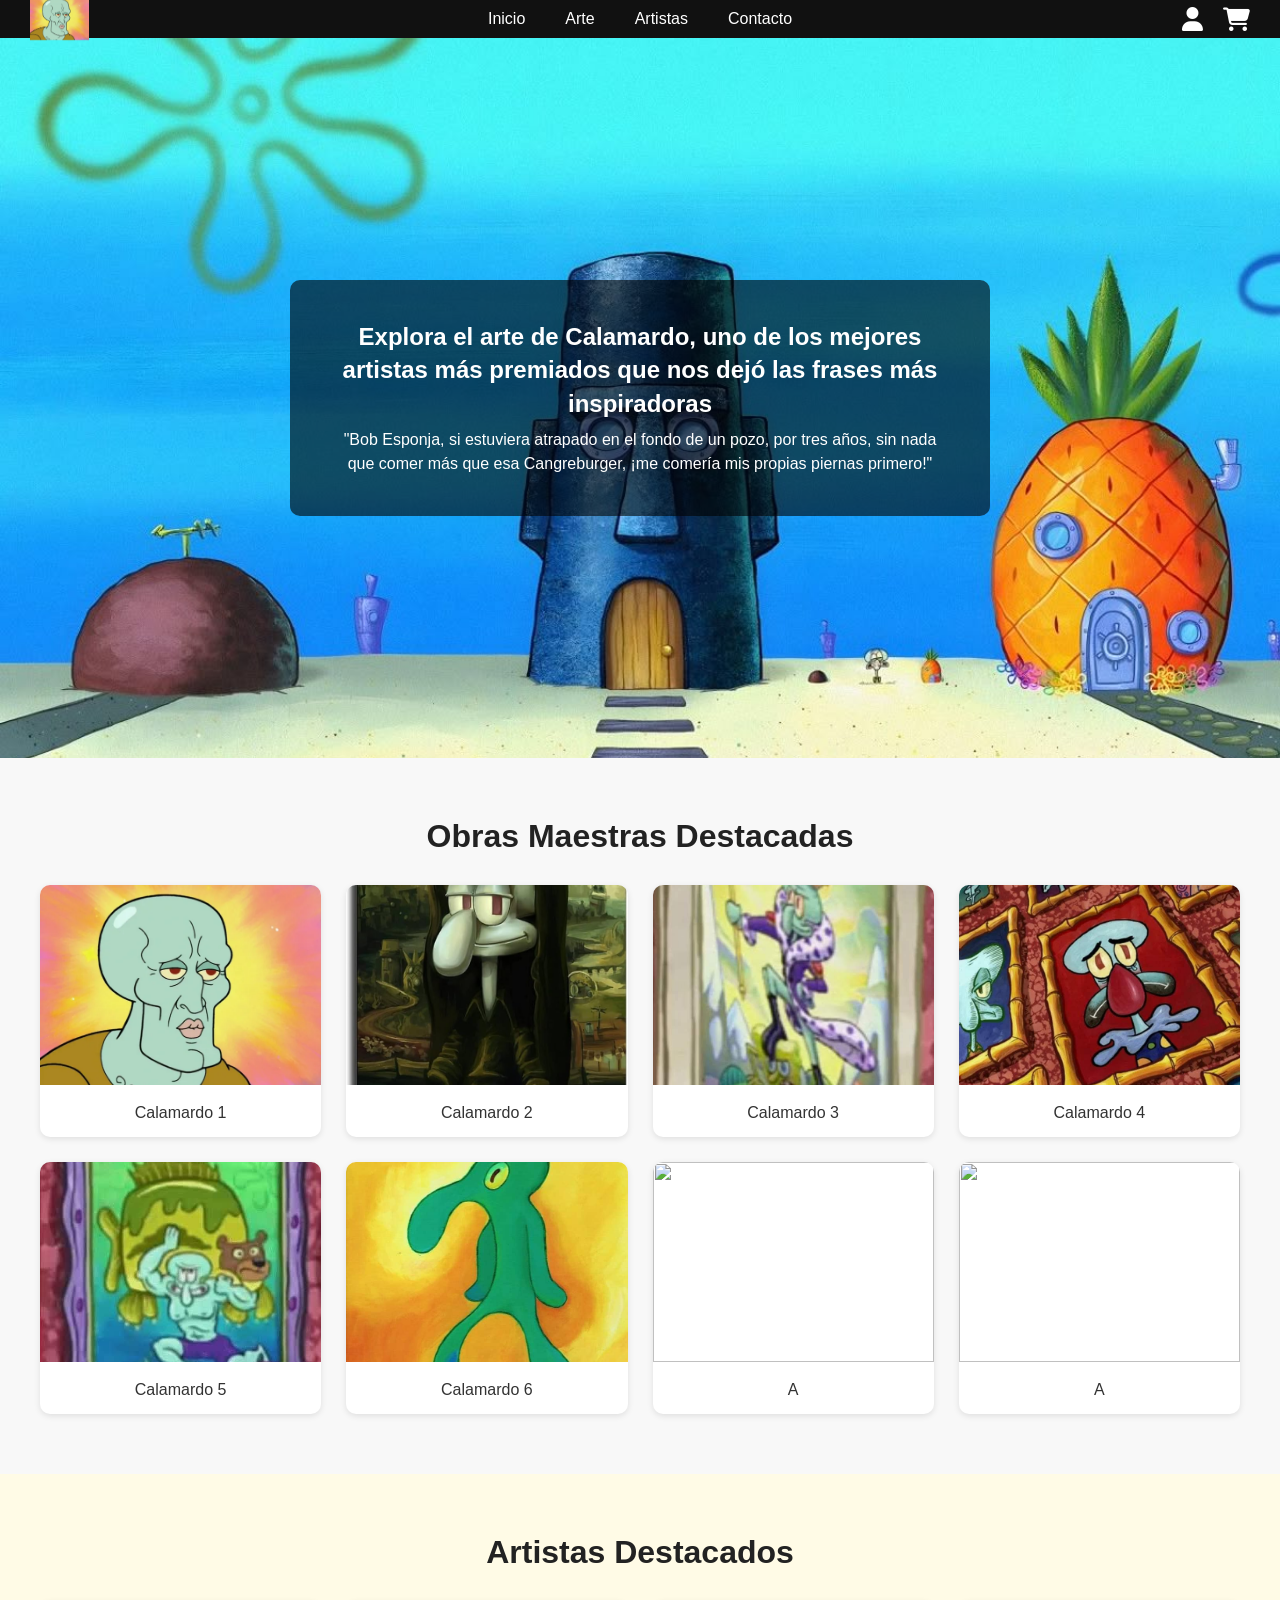
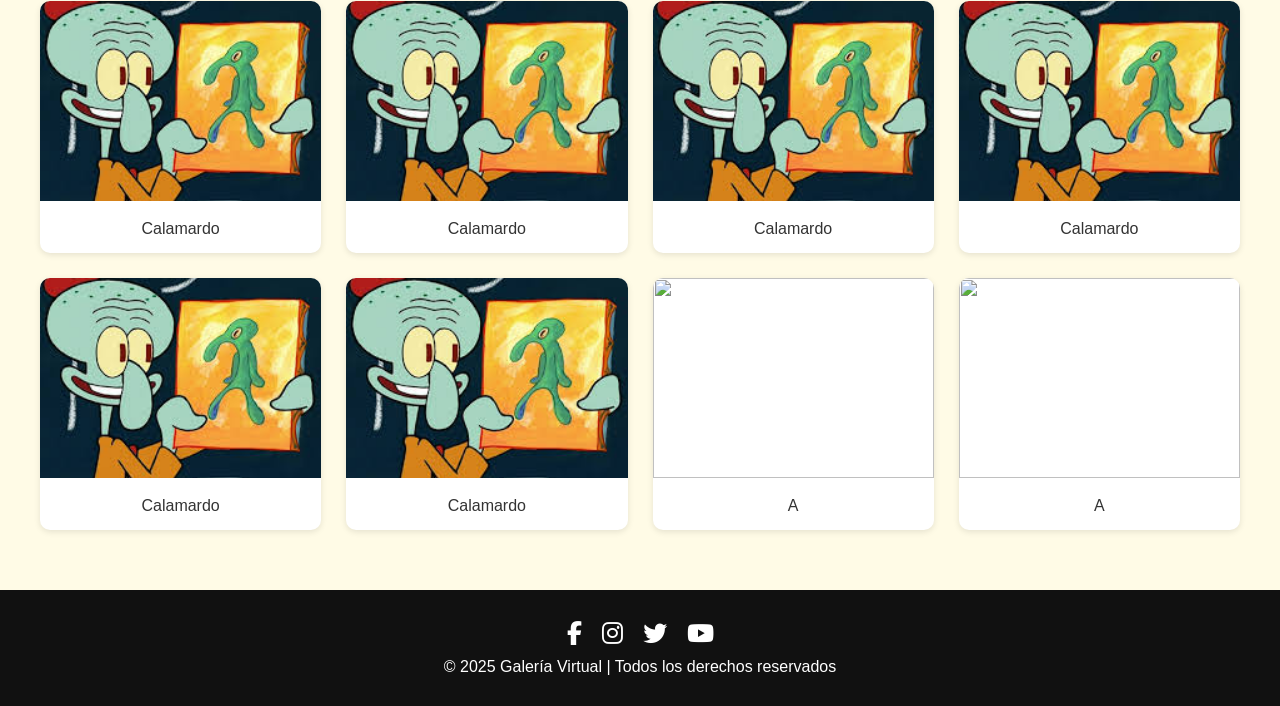
==== index.html @ bcc1ae5f "Add files via upload" ====
<!DOCTYPE html>
<html lang="es">

<head>
    <meta charset="UTF-8">
    <meta name="viewport" content="width=device-width, initial-scale=1.0">
    <title>Galería Virtual</title>
    <link rel="icon" type="image/png" href="arte/calamardo1.jpg" />
    <link rel="stylesheet" href="https://cdnjs.cloudflare.com/ajax/libs/font-awesome/6.5.0/css/all.min.css" />
    <link rel="stylesheet" href="style.css" />
</head>

<body>
    <header>
        <div class="logo">
            <a href="index.html"><img src="arte/calamardo1.jpg" alt="Logo Galería" /></a>
        </div>

        <nav>
            <ul>
                <li><a href="index.html">Inicio</a></li>
                <li><a href="arte.html">Arte</a></li>
                <li><a href="artistas.html">Artistas</a></li>
                <li><a href="contacto.html">Contacto</a></li>
            </ul>
        </nav>

        <div class="nav-right">
            <div class="user-menu">
                <i class="fa-solid fa-user" id="userIcon"></i>
                <div class="login-dropdown" id="loginDropdown">
                    <form id="loginForm">
                        <input type="email" id="loginEmail" placeholder="Correo electrónico" required />
                        <input type="password" id="loginPassword" placeholder="Contraseña" required />
                        <button type="submit">Iniciar sesión</button>
                    </form>

                    <p>O con Google</p>

                    <button id="googleLoginBtn" class="google-btn">
                        <i class="fa-brands fa-google"></i> Iniciar sesión con Google
                    </button>

                    <p>No tienes cuenta? <a href="registro.html">Regístrate</a></p>
                </div>

            </div>

            <div class="cart-icon" id="cartIcon">
                <i class="fa-solid fa-cart-shopping"></i>
                <div class="cart-dropdown" id="cartDropdown">
                    <p>Tu carrito está vacío por ahora.</p>
                </div>
            </div>
        </div>
    </header>

    <section class="hero">
        <div class="hero-content">
            <h1>
                Explora el arte de Calamardo, uno de los mejores artistas más premiados
                que nos dejó las frases más inspiradoras
            </h1>
            <p>
                "Bob Esponja, si estuviera atrapado en el fondo de un pozo, por tres años,
                sin nada que comer más que esa Cangreburger, ¡me comería mis propias
                piernas primero!"
            </p>
        </div>
    </section>

    <section class="section">
        <h2>Obras Maestras Destacadas</h2>
        <div class="grid">
            <div class="card"><img src="arte/calamardo1.jpg" />
                <p>Calamardo 1</p>
            </div>
            <div class="card"><img src="arte/calamardo2.jpg" />
                <p>Calamardo 2</p>
            </div>
            <div class="card"><img src="arte/calamardo3.jpg" />
                <p>Calamardo 3</p>
            </div>
            <div class="card"><img src="arte/calamardo4.jpg" />
                <p>Calamardo 4</p>
            </div>
            <div class="card"><img src="arte/calamardo5.jpg" />
                <p>Calamardo 5</p>
            </div>
            <div class="card"><img src="arte/calamardo6.jpg" />
                <p>Calamardo 6</p>
            </div>
            <div class="card"><img src="" />
                <p>A</p>
            </div>
            <div class="card"><img src="" />
                <p>A</p>
            </div>
        </div>
    </section>

    <section class="section" style="background-color:#fffbe6;">
        <h2>Artistas Destacados</h2>
        <div class="grid">
            <div class="card"><img src="arte/calamardo.jpeg" />
                <p>Calamardo</p>
            </div>
            <div class="card"><img src="arte/calamardo.jpeg" />
                <p>Calamardo</p>
            </div>
            <div class="card"><img src="arte/calamardo.jpeg" />
                <p>Calamardo</p>
            </div>
            <div class="card"><img src="arte/calamardo.jpeg" />
                <p>Calamardo</p>
            </div>
            <div class="card"><img src="arte/calamardo.jpeg" />
                <p>Calamardo</p>
            </div>
            <div class="card"><img src="arte/calamardo.jpeg" />
                <p>Calamardo</p>
            </div>
            <div class="card"><img src="" />
                <p>A</p>
            </div>
            <div class="card"><img src="" />
                <p>A</p>
            </div>
        </div>
    </section>

    <footer>
        <div class="social">
            <a href="#"><i class="fab fa-facebook-f"></i></a>
            <a href="#"><i class="fab fa-instagram"></i></a>
            <a href="#"><i class="fab fa-twitter"></i></a>
            <a href="#"><i class="fab fa-youtube"></i></a>
        </div>
        <p>&copy; 2025 Galería Virtual | Todos los derechos reservados</p>
    </footer>

    <script type="module" src="firebase.js"></script>
    <script type="module" src="mainsesion.js"></script>

</body>

</html>
---- style.css ----
* {
    margin: 0;
    padding: 0;
    box-sizing: border-box;
}

body {
    font-family: 'Poppins', sans-serif;
    color: #333;
    background-color: #f8f8f8;
}

a {
    text-decoration: none;
    color: inherit;
}

header {
    background-color: #111;
    color: white;
    display: flex;
    align-items: center;
    justify-content: center;
    padding: 10px 30px;
    position: sticky;
    top: 0;
    z-index: 1000;
}

header::before,
header::after {
    content: '';
    flex: 1;
}

.logo {
    position: absolute;
    left: 30px;
}

.logo img {
    height: 45px;
    cursor: pointer;
}

nav {
    text-align: center;
}

nav ul {
    list-style: none;
    display: flex;
    gap: 40px;
    justify-content: center;
}

nav li a {
    color: white;
    font-weight: 500;
    transition: color 0.3s;
}

nav li a:hover {
    color: #ffcc00;
}

.nav-right {
    position: absolute;
    right: 30px;
    display: flex;
    align-items: center;
    gap: 20px;
}

.cart-icon,
.user-menu {
    position: relative;
}

.cart-icon i,
.user-menu i {
    font-size: 1.5rem;
    cursor: pointer;
    transition: color 0.3s;
}

.cart-icon i:hover,
.user-menu i:hover {
    color: #ffcc00;
}

.user-name-btn {
    background: none;
    border: none;
    color: white;
    cursor: pointer;
    font-weight: 500;
    font-size: 1rem;
    white-space: nowrap;
    max-width: 150px;
    overflow: hidden;
    text-overflow: ellipsis;
}

.login-dropdown,
.cart-dropdown {
    display: none;
    position: absolute;
    top: 35px;
    right: 0;
    background: white;
    color: #333;
    border-radius: 8px;
    box-shadow: 0 4px 12px rgba(0, 0, 0, 0.25);
    width: 220px;
    padding: 15px;
    z-index: 1000;
}

.login-dropdown form {
    display: flex;
    flex-direction: column;
    gap: 10px;
}

.login-dropdown input {
    padding: 8px;
    border: 1px solid #ccc;
    border-radius: 5px;
}

.login-dropdown button {
    background-color: #111;
    color: white;
    border: none;
    padding: 8px;
    border-radius: 5px;
    cursor: pointer;
    transition: 0.3s;
}

.login-dropdown button:hover {
    background-color: #ffcc00;
    color: #111;
}

.login-dropdown p {
    font-size: 0.9rem;
    text-align: center;
    margin-top: 10px;
}

.login-dropdown p a {
    color: #111;
    font-weight: 500;
}

.login-dropdown p a:hover {
    color: #ffcc00;
}

.cart-dropdown {
    width: 180px;
}

.cart-dropdown p {
    margin: 0;
    font-size: 0.9rem;
    text-align: center;
}

.hero {
    height: 80vh;
    background-image: url('arte/c.jpg');
    background-size: cover;
    background-position: center;
    background-attachment: fixed;
    display: flex;
    justify-content: center;
    align-items: center;
    text-align: center;
    color: white;
    padding: 0 20px;
}

.hero-content {
    background: rgba(0, 0, 0, 0.6);
    padding: 40px;
    border-radius: 10px;
    max-width: 700px;
}

.hero-content h1 {
    margin-bottom: 8px;
    line-height: 1.4;
}

.hero-content p {
    margin-top: 0;
    line-height: 1.5;
}

.section {
    padding: 60px 30px;
    text-align: center;
}

.section h2 {
    font-size: 2rem;
    margin-bottom: 30px;
    color: #222;
}

.grid {
    display: grid;
    grid-template-columns: repeat(auto-fit, minmax(250px, 1fr));
    gap: 25px;
    max-width: 1200px;
    margin: 0 auto;
}

.card {
    background: white;
    border-radius: 10px;
    box-shadow: 0 2px 6px rgba(0, 0, 0, 0.1);
    overflow: hidden;
    transition: transform 0.3s;
}

.card:hover {
    transform: translateY(-5px);
}

.card img {
    width: 100%;
    height: 200px;
    object-fit: cover;
}

.card p {
    padding: 15px;
    font-weight: 500;
}

footer {
    background-color: #111;
    color: white;
    text-align: center;
    padding: 30px 20px;
}

.social {
    display: flex;
    justify-content: center;
    gap: 20px;
    margin-bottom: 10px;
}

.social a {
    color: white;
    font-size: 1.5rem;
    transition: color 0.3s;
}

.social a:hover {
    color: #ffcc00;
}

.register-container {
    display: flex;
    justify-content: center;
    align-items: center;
    padding: 60px 20px;
    background-color: #f8f8f8;
}

.register-form {
    background: white;
    padding: 40px 35px;
    border-radius: 12px;
    box-shadow: 0 4px 15px rgba(0, 0, 0, 0.2);
    width: 100%;
    max-width: 400px;
    display: flex;
    flex-direction: column;
    gap: 15px;
}

.register-form h2 {
    text-align: center;
    margin-bottom: 10px;
    color: #111;
}

.register-form input {
    padding: 10px;
    border: 1px solid #ccc;
    border-radius: 6px;
    font-size: 1rem;
}

.register-form button {
    background-color: #111;
    color: white;
    border: none;
    padding: 12px;
    border-radius: 6px;
    cursor: pointer;
    font-weight: 600;
    transition: 0.3s;
}

.register-form button:hover {
    background-color: #ffcc00;
    color: #111;
}

.register-form p {
    text-align: center;
    margin-top: 10px;
    font-size: 0.9rem;
}

.google-btn {
    display: flex;
    align-items: center;
    justify-content: center;
    gap: 8px;
    width: 100%;
    padding: 10px;
    background-color: #ffffff;
    border: 1px solid #ccc;
    border-radius: 5px;
    cursor: pointer;
    font-weight: 500;
    color: #333;
    transition: background-color 0.3s;
}

.google-btn:hover {
    background-color: #f1f1f1;
}

.google-btn i {
    color: #db4437;
}

@media (max-width: 768px) {
    nav ul {
        flex-direction: column;
        gap: 15px;
    }

    .logo {
        position: relative;
        left: 0;
    }

    .nav-right {
        position: relative;
        right: 0;
    }

    header {
        flex-direction: column;
        justify-content: center;
    }
}

.profile-section {
    max-width: 500px;
    margin: 50px auto;
    text-align: left;
    background: white;
    padding: 30px;
    border-radius: 10px;
    box-shadow: 0 3px 10px rgba(0, 0, 0, 0.2);
}

.profile-section h2 {
    text-align: center;
    margin-bottom: 20px;
    color: #111;
}

.profile-section input {
    width: 100%;
    padding: 8px;
    margin: 10px 0;
    border-radius: 6px;
    border: 1px solid #ccc;
    font-size: 1rem;
}

.profile-section button {
    padding: 10px 15px;
    border-radius: 6px;
    border: none;
    cursor: pointer;
    margin-top: 10px;
    font-weight: 500;
}

#changeNameBtn {
    background-color: #111;
    color: white;
}

#changeNameBtn:hover {
    background-color: #ffcc00;
    color: #111;
}

#logoutBtn {
    background-color: #e74c3c;
    color: white;
}

#logoutBtn:hover {
    background-color: #c0392b;
}

#deleteAccountBtn {
    background-color: #c0392b;
    color: white;
}

#deleteAccountBtn:hover {
    background-color: #922b21;
}
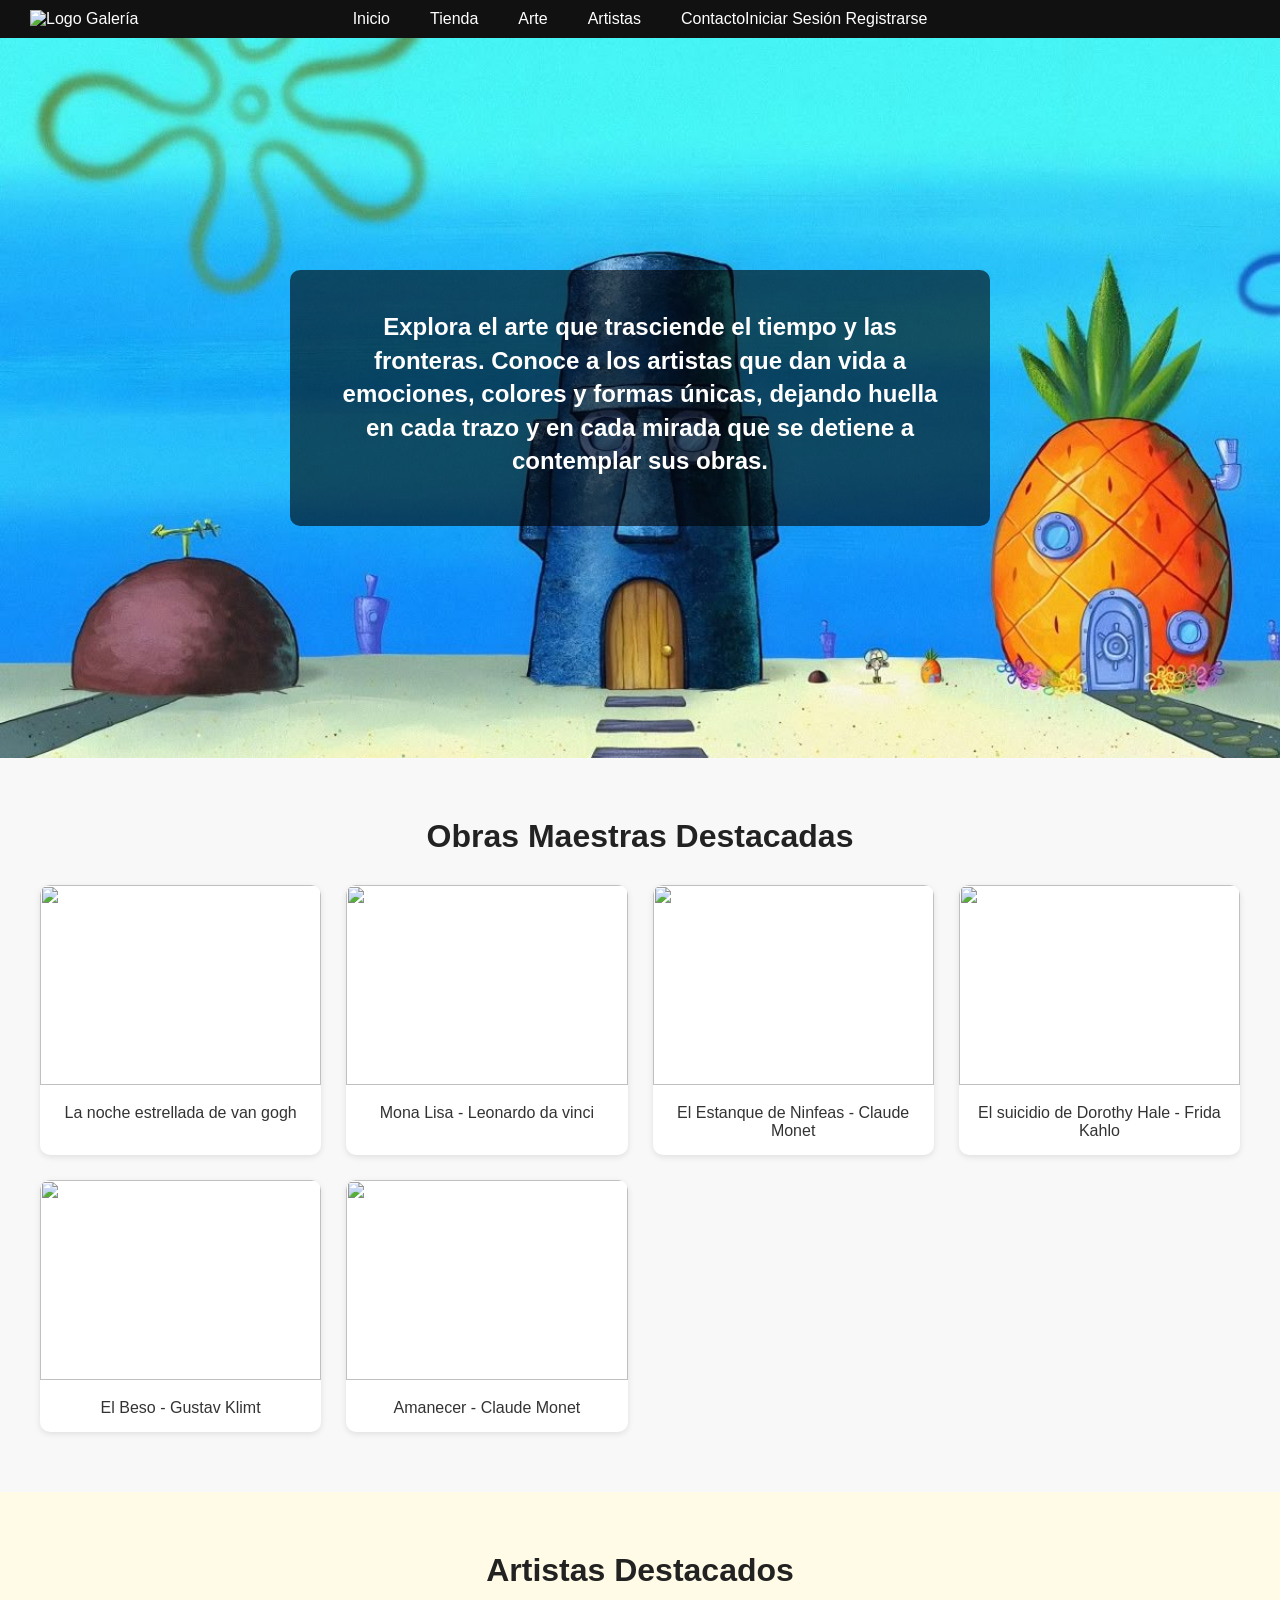
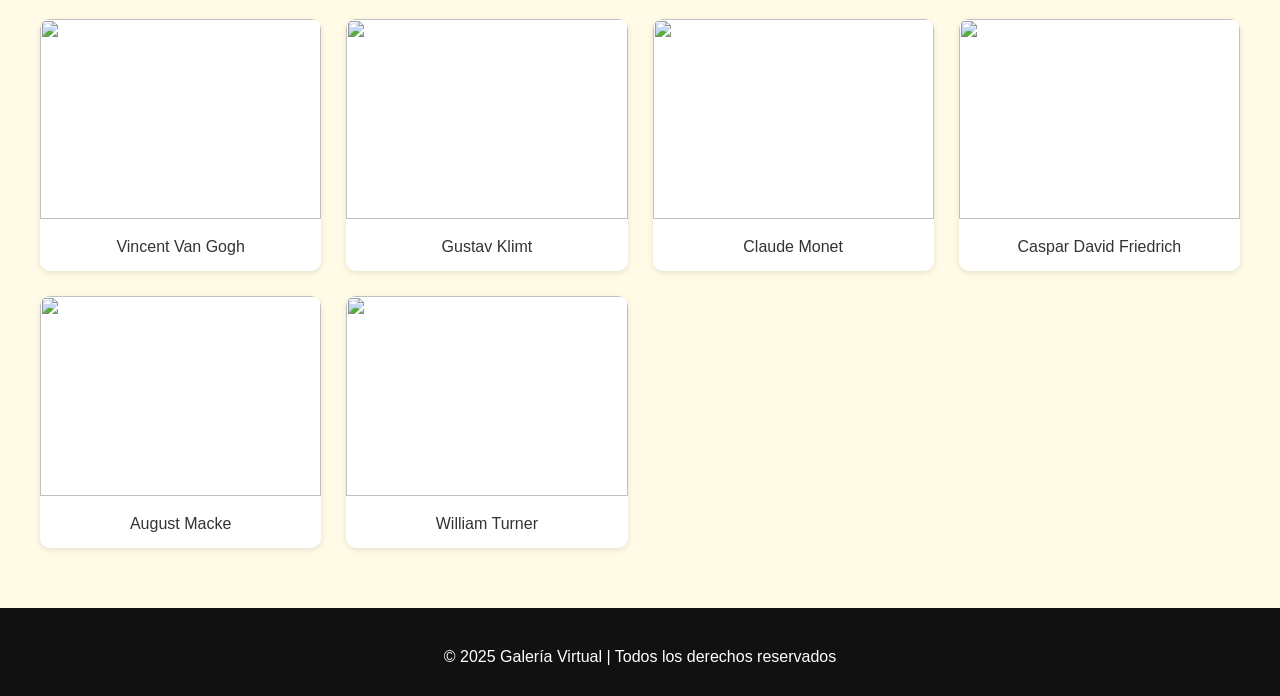
==== commit d159100f: "index.html" ====
--- a/index.html
+++ b/index.html
@@ -5,96 +5,74 @@
     <meta charset="UTF-8">
     <meta name="viewport" content="width=device-width, initial-scale=1.0">
     <title>Galería Virtual</title>
-    <link rel="icon" type="image/png" href="arte/calamardo1.jpg" />
-    <link rel="stylesheet" href="https://cdnjs.cloudflare.com/ajax/libs/font-awesome/6.5.0/css/all.min.css" />
-    <link rel="stylesheet" href="style.css" />
+    <link rel="icon" type="image/png" href="img/logo.png">
+
+    <link rel="stylesheet" href="style.css">
+
+    <script src="https://kit.fontawesome.com/a2d4f0b7b6.js" crossorigin="anonymous"></script>
 </head>
 
 <body>
+
     <header>
         <div class="logo">
-            <a href="index.html"><img src="arte/calamardo1.jpg" alt="Logo Galería" /></a>
+            <a href="index.html"><img src="img/logo.png" alt="Logo Galería"></a>
         </div>
 
         <nav>
             <ul>
                 <li><a href="index.html">Inicio</a></li>
+                <li><a href="tienda.html">Tienda</a></li>
                 <li><a href="arte.html">Arte</a></li>
                 <li><a href="artistas.html">Artistas</a></li>
                 <li><a href="contacto.html">Contacto</a></li>
             </ul>
         </nav>
 
-        <div class="nav-right">
-            <div class="user-menu">
-                <i class="fa-solid fa-user" id="userIcon"></i>
-                <div class="login-dropdown" id="loginDropdown">
-                    <form id="loginForm">
-                        <input type="email" id="loginEmail" placeholder="Correo electrónico" required />
-                        <input type="password" id="loginPassword" placeholder="Contraseña" required />
-                        <button type="submit">Iniciar sesión</button>
-                    </form>
+        <div class="icons">
+            <i class="fas fa-shopping-cart"></i>
 
-                    <p>O con Google</p>
-
-                    <button id="googleLoginBtn" class="google-btn">
-                        <i class="fa-brands fa-google"></i> Iniciar sesión con Google
-                    </button>
-
-                    <p>No tienes cuenta? <a href="registro.html">Regístrate</a></p>
-                </div>
-
-            </div>
-
-            <div class="cart-icon" id="cartIcon">
-                <i class="fa-solid fa-cart-shopping"></i>
-                <div class="cart-dropdown" id="cartDropdown">
-                    <p>Tu carrito está vacío por ahora.</p>
+            <div class="menu">
+                <i class="fas fa-user-circle"></i>
+                <div class="menu-content">
+                    <a href="login.html">Iniciar Sesión</a>
+                    <a href="register.html">Registrarse</a>
                 </div>
             </div>
+        </div>
+
+        <div class="menu-toggle" id="menu-toggle">
+            <i class="fas fa-bars"></i>
         </div>
     </header>
 
     <section class="hero">
         <div class="hero-content">
-            <h1>
-                Explora el arte de Calamardo, uno de los mejores artistas más premiados
-                que nos dejó las frases más inspiradoras
-            </h1>
-            <p>
-                "Bob Esponja, si estuviera atrapado en el fondo de un pozo, por tres años,
-                sin nada que comer más que esa Cangreburger, ¡me comería mis propias
-                piernas primero!"
-            </p>
+            <h1>Explora el arte que trasciende el tiempo y las fronteras.
+Conoce a los artistas que dan vida a emociones, colores y formas únicas, dejando huella en cada trazo y en cada mirada que se detiene a contemplar sus obras.</h1>
         </div>
     </section>
 
     <section class="section">
         <h2>Obras Maestras Destacadas</h2>
         <div class="grid">
-            <div class="card"><img src="arte/calamardo1.jpg" />
-                <p>Calamardo 1</p>
+            <div class="card"><img src="https://upload.wikimedia.org/wikipedia/commons/thumb/9/9f/%22La_noche_estrellada%22_de_Van_gogh.jpg/250px-%22La_noche_estrellada%22_de_Van_gogh.jpg">
+                <p>La noche estrellada de van gogh</p>
             </div>
-            <div class="card"><img src="arte/calamardo2.jpg" />
-                <p>Calamardo 2</p>
+            <div class="card"><img src="https://encrypted-tbn0.gstatic.com/images?q=tbn:ANd9GcScS5SIXHg6X_-njygAy5TaLTeRaBZ5zEp7tA&s">
+                <p>Mona Lisa - Leonardo da vinci</p>
             </div>
-            <div class="card"><img src="arte/calamardo3.jpg" />
-                <p>Calamardo 3</p>
+            <div class="card"><img src="https://cdn0.unprofesor.com/es/posts/1/8/4/comentario_de_el_estanque_de_ninfeas_4481_1_600.jpg">
+                <p>El Estanque de Ninfeas - Claude Monet</p>
             </div>
-            <div class="card"><img src="arte/calamardo4.jpg" />
-                <p>Calamardo 4</p>
+            <div class="card"><img src="https://wahooart.com/media/artworks/images/full/28/75/287570aa7812425287de27026f698eb7.Jpg">
+                <p>El suicidio de Dorothy Hale - Frida Kahlo</p>
             </div>
-            <div class="card"><img src="arte/calamardo5.jpg" />
-                <p>Calamardo 5</p>
+            <div class="card"><img src="https://upload.wikimedia.org/wikipedia/commons/thumb/4/40/The_Kiss_-_Gustav_Klimt_-_Google_Cultural_Institute.jpg/1196px-The_Kiss_-_Gustav_Klimt_-_Google_Cultural_Institute.jpg">
+                <p>El Beso - Gustav Klimt</p>
             </div>
-            <div class="card"><img src="arte/calamardo6.jpg" />
-                <p>Calamardo 6</p>
-            </div>
-            <div class="card"><img src="" />
-                <p>A</p>
-            </div>
-            <div class="card"><img src="" />
-                <p>A</p>
+            <div class="card"><img src="https://www.ttamayo.com/wp-content/uploads/2019/02/f3c16187-amanecer-monet-impresionismo.jpg">
+                <p>Amanecer - Claude Monet</p>
             </div>
         </div>
     </section>
@@ -102,29 +80,23 @@
     <section class="section" style="background-color:#fffbe6;">
         <h2>Artistas Destacados</h2>
         <div class="grid">
-            <div class="card"><img src="arte/calamardo.jpeg" />
-                <p>Calamardo</p>
+            <div class="card"><img src="https://upload.wikimedia.org/wikipedia/commons/thumb/4/4c/Vincent_van_Gogh_-_Self-Portrait_-_Google_Art_Project_%28454045%29.jpg/250px-Vincent_van_Gogh_-_Self-Portrait_-_Google_Art_Project_%28454045%29.jpg">
+                <p>Vincent Van Gogh</p>
             </div>
-            <div class="card"><img src="arte/calamardo.jpeg" />
-                <p>Calamardo</p>
+            <div class="card"><img src="https://uploads4.wikiart.org/images/gustav-klimt.jpg!Portrait.jpg">
+                <p>Gustav Klimt</p>
             </div>
-            <div class="card"><img src="arte/calamardo.jpeg" />
-                <p>Calamardo</p>
+            <div class="card"><img src="https://encrypted-tbn0.gstatic.com/images?q=tbn:ANd9GcTfRQQ0YCdZnZQ61fJuIyYjk-knyC_VHp6XiQ&s">
+                <p>Claude Monet</p>
             </div>
-            <div class="card"><img src="arte/calamardo.jpeg" />
-                <p>Calamardo</p>
+            <div class="card"><img src="https://encrypted-tbn0.gstatic.com/images?q=tbn:ANd9GcQYC-RWHOp2YCzBROp9-ANRVBRIAuCopVh6vA&s">
+                <p>Caspar David Friedrich</p>
             </div>
-            <div class="card"><img src="arte/calamardo.jpeg" />
-                <p>Calamardo</p>
+            <div class="card"><img src="https://encrypted-tbn0.gstatic.com/images?q=tbn:ANd9GcTFYjaizcy8Ny52ARFhadDaIWaAhZe4p1uU6g&s">
+                <p>August Macke</p>
             </div>
-            <div class="card"><img src="arte/calamardo.jpeg" />
-                <p>Calamardo</p>
-            </div>
-            <div class="card"><img src="" />
-                <p>A</p>
-            </div>
-            <div class="card"><img src="" />
-                <p>A</p>
+            <div class="card"><img src="https://historia-arte.com/_/eyJ0eXAiOiJKV1QiLCJhbGciOiJIUzI1NiJ9.eyJpbSI6WyJcL2FydGlzdFwvaW1hZ2VGaWxlXC90dXJuZXJfc2VsZnBvcnRyYWl0LmpwZyIsInJlc2l6ZUNyb3AsMjAwLDIwMCxDUk9QX0VOVFJPUFkiXX0.9dsE5-T2oDQYpQpSLjflXzg09EYFCrEEVPUQfL6i7TY.jpg">
+                <p>William Turner</p>
             </div>
         </div>
     </section>
@@ -139,9 +111,7 @@
         <p>&copy; 2025 Galería Virtual | Todos los derechos reservados</p>
     </footer>
 
-    <script type="module" src="firebase.js"></script>
-    <script type="module" src="mainsesion.js"></script>
-
+    <script src="js/main.js"></script>
 </body>
 
-</html>+</html>
